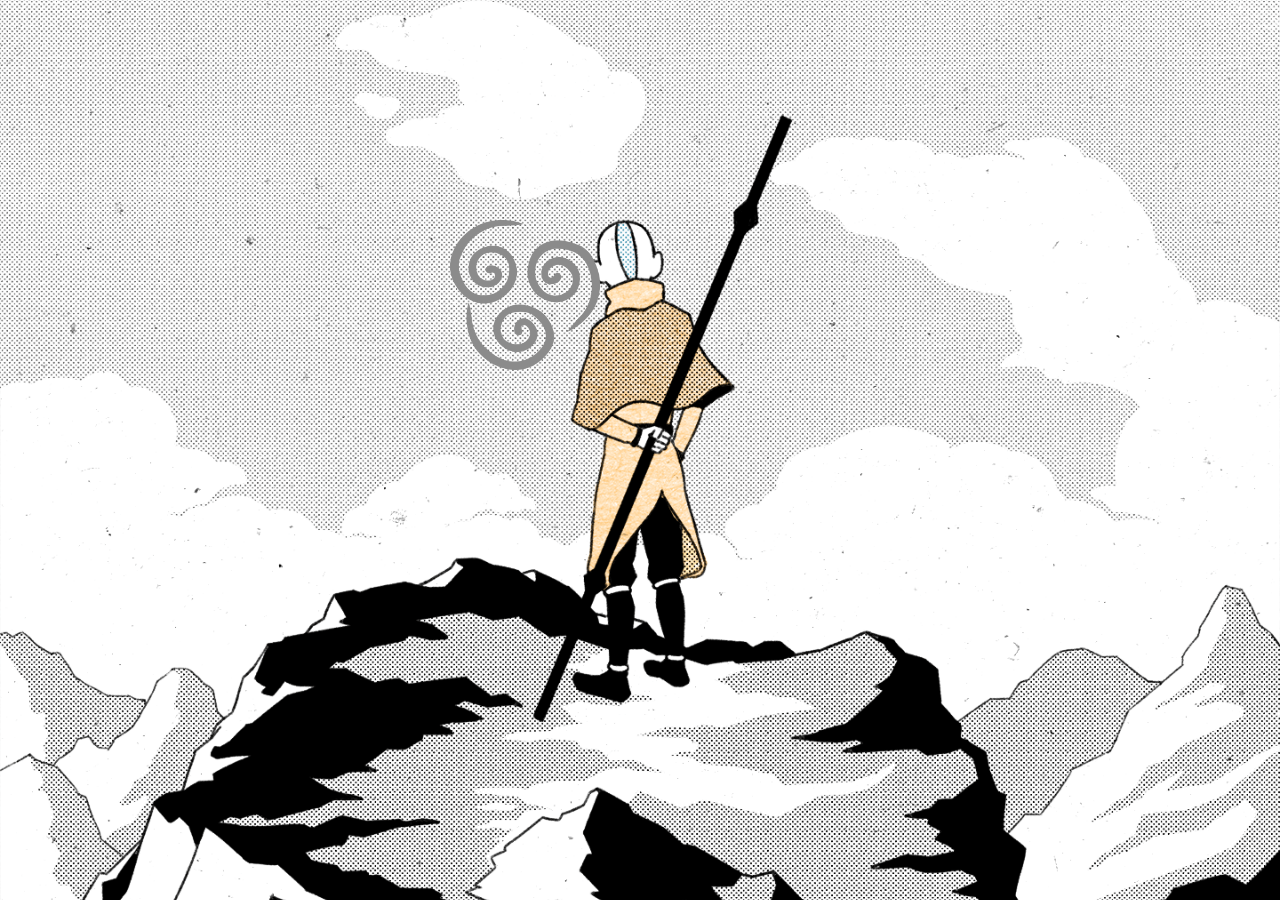
==== index.html @ d8ef826c "Added last week's files to week1 branch" ====
<!DOCTYPE html>
<html lang="en">
<head>
    <meta charset="UTF-8">
    <meta name="viewport" content="width=device-width, initial-scale=1.0">
    <title>Login Portal</title>
    <link rel="stylesheet" href="styles.css">
</head>
<body class="home">
    <div class="container top-left">
        <a href="login.html" id="login-button">
            <img src="Air_symbol.webp" alt="Go to Login" class="image-button">
        </a>
    </div>



    
</body>
</html>
---- styles.css ----
/* Şunu yapmak için yazıldı: Sayfanın temel stillerini belirlemek ve arka planı SpongeBob GIF'i yapmak */
body {
    margin: 0;
    padding: 0;
    font-family: Arial, sans-serif;
    display: flex;
    justify-content: center;
    align-items: center;
    height: 100vh;
    background: url('giphy.gif') no-repeat center center / cover;
    flex-direction: column;
    animation: fadeIn 1s ease-in-out;
}

/* Şunu yapmak için yazıldı: Sayfanın giriş animasyonu */
@keyframes fadeIn {
    from { opacity: 0; }
    to { opacity: 1; }
}

/* Şunu yapmak için yazıldı: İçeriğin ortalanmasını sağlamak */
.container {
    text-align: center;
    margin-top: 20px;
}

/* Şunu yapmak için yazıldı: Giriş butonunun temel stilini ayarlamak */
.image-button {
    width: 150px;
    height: 150px;
    cursor: pointer;
    border: none;
    background: none;
    padding: 0;
    margin: 0;
    transition: transform 0.3s ease;
}

/* Şunu yapmak için yazıldı: Butonun üzerine gelindiğinde dönme efekti vermek */
.image-button:hover {
    animation: spin 1s linear infinite;
}

@keyframes spin {
    from {
        transform: rotate(0deg);
    }
    to {
        transform: rotate(360deg);
    }
}

/* Şunu yapmak için yazıldı: Giriş kutusuna eski bir parşömen görünümü vermek */
.login-box {
    background: url('parchment_texture.jpg') no-repeat center center / cover;
    padding: 30px;
    border-radius: 15px;
    text-align: center;
    width: 350px;
    color: black;
    font-family: 'Papyrus', fantasy;
    box-shadow: 0 0 25px rgba(139, 69, 19, 0.8);
    border: 5px solid rgba(139, 69, 19, 1);
    animation: slideDown 0.6s cubic-bezier(0.25, 0.46, 0.45, 0.94);
    background-color: #f5deb3;
    border-image: url('burnt_edges.png') 30 round;
    backdrop-filter: blur(5px); 
}

/* Şunu yapmak için yazıldı: Giriş kutusunun yukarıdan aşağıya kayarak açılmasını sağlamak */
@keyframes slideDown {
    from {
        transform: translateY(-100%);
        opacity: 0;
    }
    to {
        transform: translateY(0);
        opacity: 1;
    }
}

/* Şunu yapmak için yazıldı: Giriş alanlarının stilini belirlemek */
input {
    display: block;
    width: 80%;
    margin: 10px auto;
    padding: 10px;
    border: 2px solid rgba(139, 69, 19, 0.8);
    border-radius: 5px;
    background: #ffebcd;
    color: black;
    font-size: 16px;
    text-align: center;
    outline: none;
}

/* Şunu yapmak için yazıldı: SpongeBob temalı giriş butonu oluşturmak */
.button-brown {
    padding: 10px 20px;
    font-size: 14px;
    border: none;
    border-radius: 15px;
    background: url('havali.gif') no-repeat center center / cover;
    color: blue;
    cursor: pointer;
    transition: transform 0.3s, box-shadow 0.3s;
    box-shadow: 0 0 15px rgba(139, 69, 19, 0.6);
    font-weight: bold;
    width: 100px;
    height: 40px;
    position: relative;
    overflow: hidden;
}

/* Şunu yapmak için yazıldı: Butonun üzerine gelindiğinde büyümesini sağlamak */
.button-brown:hover {
    transform: scale(1.05);
    box-shadow: 0 0 20px rgba(139, 69, 19, 0.9);
}

/* Şunu yapmak için yazıldı: Butona tıklanıldığında animasyon efekti eklemek */
.button-brown::after {
    content: '';
    position: absolute;
    top: 50%;
    left: 50%;
    width: 300%;
    height: 300%;
    background: radial-gradient(circle, rgba(255, 255, 255, 0.5), transparent);
    transform: translate(-50%, -50%) scale(0);
    transition: transform 0.5s ease;
}

.button-brown:hover::after {
    transform: translate(-50%, -50%) scale(1);
}

/* Şunu yapmak için yazıldı: Giriş ekranının bulanık bir arka plan ile açılmasını sağlamak */
#login-screen {
    position: fixed;
    top: 0;
    left: 0;
    width: 100%;
    height: 100%;
    backdrop-filter: blur(8px);
    background: rgba(0, 0, 0, 0.6);
    display: flex;
    align-items: center;
    justify-content: center;
    opacity: 0;
    visibility: hidden;
    transform: scale(0.8);
    transition: opacity 0.5s, visibility 0.5s, transform 0.5s;
}

/* Şunu yapmak için yazıldı: Kapatma butonunun konumunu belirlemek */
.top-left {
    position: absolute;
    top: 200px;
    left: 450px;
}

/* Şunu yapmak için yazıldı: Varsayılan olarak kapatma butonunu gizlemek */
.close-btn {
    display: none;
}

/* Şunu yapmak için yazıldı: Giriş kutusuna hover efekti eklemek */
.login-box {
    transition: transform 0.3s, box-shadow 0.3s;
}

.login-box:hover {
    transform: translateY(-5px);
    box-shadow: 0 0 30px rgba(139, 69, 19, 1);
}
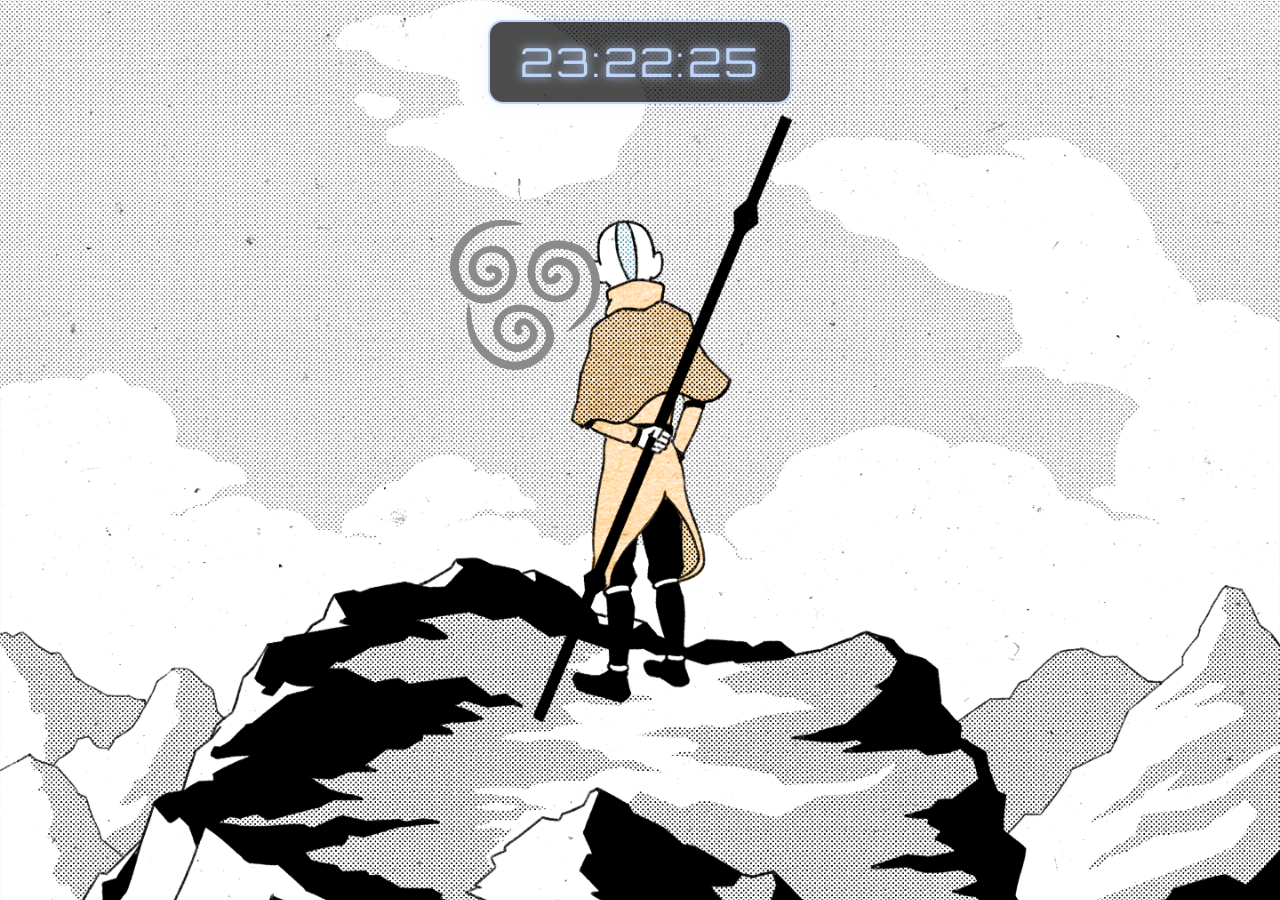
==== commit 0cf3961c: "Added last week's files to week1 branch" ====
--- a/index.html
+++ b/index.html
@@ -5,16 +5,68 @@
     <meta name="viewport" content="width=device-width, initial-scale=1.0">
     <title>Login Portal</title>
     <link rel="stylesheet" href="styles.css">
+    <link href="https://fonts.googleapis.com/css2?family=Orbitron:wght@400;700&display=swap" rel="stylesheet">
+    <style>
+        /* Login ekranını başlangıçta gizle */
+        #login-screen {
+            position: fixed;
+            top: 50%;
+            left: 50%;
+            transform: translate(-50%, -50%);
+            background: rgba(0, 0, 0, 0.8);
+            padding: 20px;
+            border-radius: 10px;
+            opacity: 0; 
+            visibility: hidden;
+            transition: opacity 0.3s ease-in-out, visibility 0.3s ease-in-out;
+        }
+
+        /* Açık olduğunda görünür hale getir */
+        #login-screen.active {
+            opacity: 1;
+            visibility: visible;
+        }
+    </style>
 </head>
 <body class="home">
+
     <div class="container top-left">
-        <a href="login.html" id="login-button">
+        <a href="#" id="login-button">
             <img src="Air_symbol.webp" alt="Go to Login" class="image-button">
         </a>
     </div>
 
+    <div id="clock"></div>
 
+    <div id="login-screen">
+        <div class="login-box">
+            <h2>Login</h2>
+            <input type="text" placeholder="Kullanıcı Adı">
+            <input type="password" placeholder="Şifre">
+            <button class="button-brown">Giriş Yap</button>
+        </div>
+    </div>
 
-    
+    <script>
+        function updateClock() {
+            const now = new Date();
+            const hours = String(now.getHours()).padStart(2, '0');
+            const minutes = String(now.getMinutes()).padStart(2, '0');
+            const seconds = String(now.getSeconds()).padStart(2, '0');
+            document.getElementById('clock').textContent = `${hours}:${minutes}:${seconds}`;
+        }
+
+        updateClock();
+        setInterval(updateClock, 1000);
+
+        // "H" tuşuna basınca login ekranını aç/kapat
+        document.addEventListener("keydown", function(event) {
+            if (event.key.toLowerCase() === "h") {
+                const loginScreen = document.getElementById("login-screen");
+                loginScreen.classList.toggle("active");  // Aç/Kapa
+            }
+        });
+    </script>
+
 </body>
-</html>+</html>
--- a/styles.css
+++ b/styles.css
@@ -174,3 +174,37 @@
     transform: translateY(-5px);
     box-shadow: 0 0 30px rgba(139, 69, 19, 1);
 }
+
+/* styles.css'e ekleyin */
+/* styles.css'deki #clock stilini güncelleyin */
+#clock {
+    position: fixed;
+    top: 20px;
+    left: 50%;
+    transform: translateX(-50%);
+    font-size: 2.5em;
+    color: #bfd6fb; /* Neon yeşil renk */
+    text-shadow: 0 0 10px #bfd6fb;
+    font-family: 'Orbitron', sans-serif;
+    z-index: 1000;
+    background: rgba(0, 0, 0, 0.7);
+    padding: 15px 30px;
+    border-radius: 15px;
+    border: 2px solid #bfd6fb;
+    box-shadow: 0 0 20px rgba(201, 227, 246, 0.3);
+    letter-spacing: 3px;
+}
+
+#login-screen {
+    display: none; /* Sayfa açıldığında gizli olacak */
+    position: fixed;
+    top: 0;
+    left: 0;
+    width: 100%;
+    height: 100%;
+    backdrop-filter: blur(8px);
+    background: rgba(0, 0, 0, 0.6);
+    display: flex;
+    align-items: center;
+    justify-content: center;
+}
